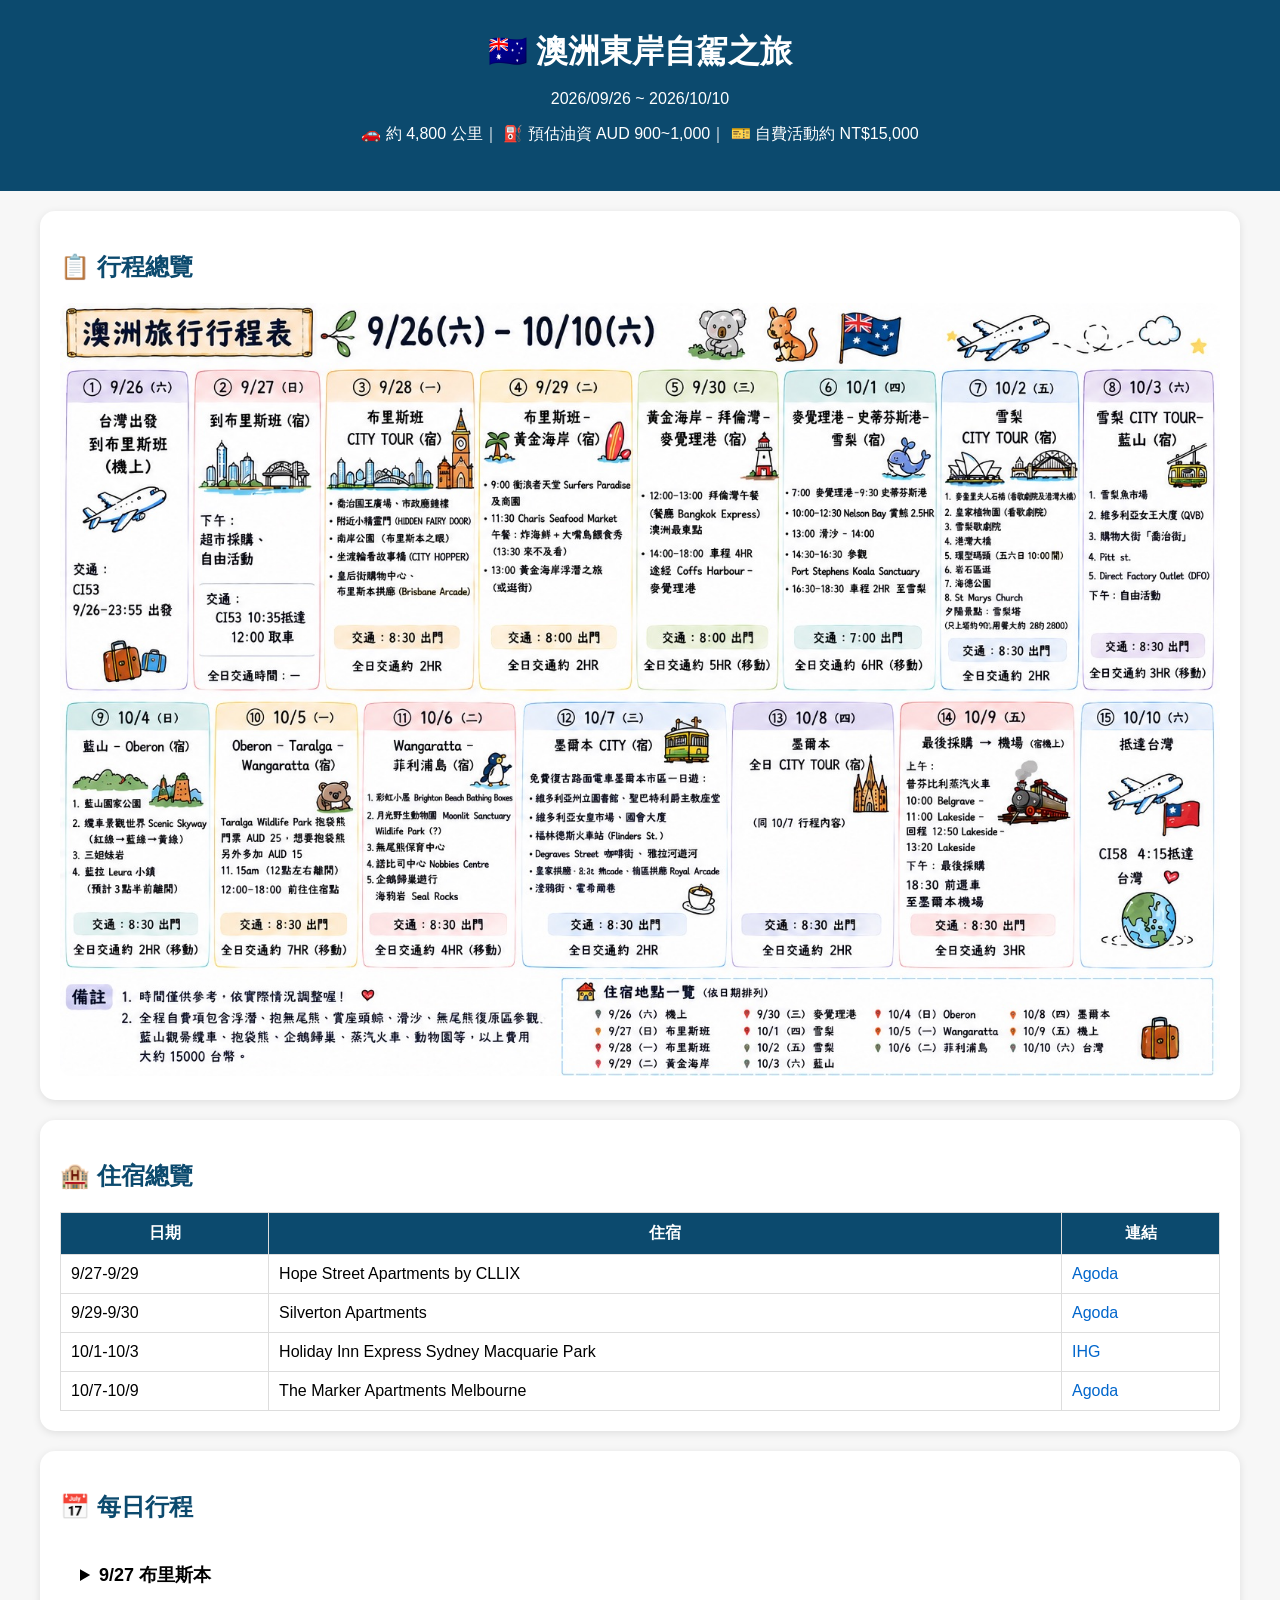
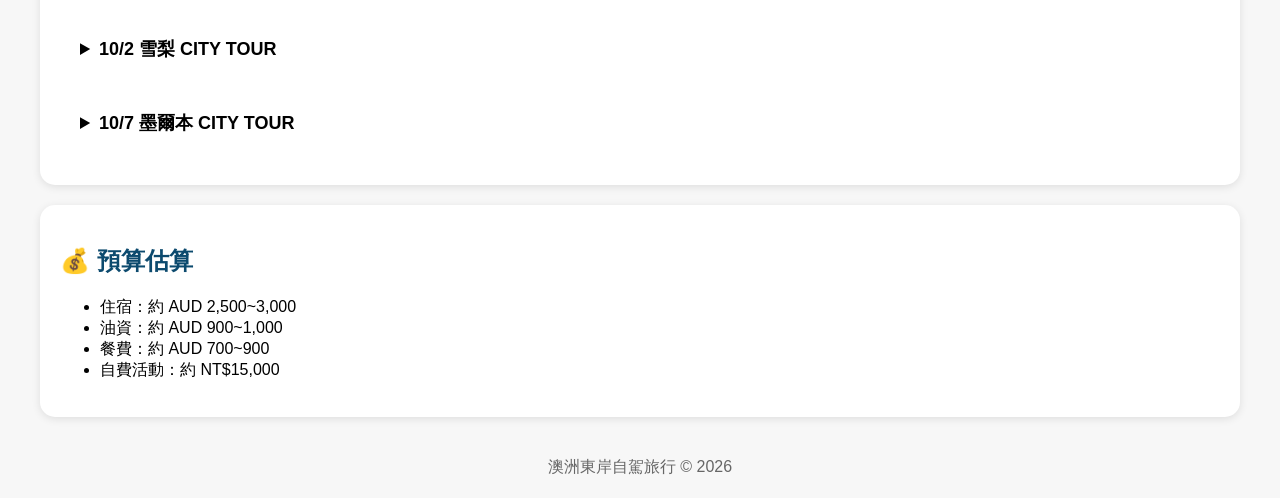
==== index.html @ d9786174 "Add files via upload" ====
<!DOCTYPE html>
<html lang="zh-TW">
<head>
<meta charset="UTF-8">
<meta name="viewport" content="width=device-width, initial-scale=1.0">

<title>澳洲東岸自駕之旅 2026</title>

<style>

body{
    font-family:"Microsoft JhengHei",sans-serif;
    background:#f7f7f7;
    margin:0;
    padding:0;
}

header{
    background:#0c4a6e;
    color:white;
    text-align:center;
    padding:30px;
}

header h1{
    margin:0;
}

.container{
    width:95%;
    max-width:1200px;
    margin:auto;
}

.card{
    background:white;
    border-radius:15px;
    padding:20px;
    margin:20px 0;
    box-shadow:0 2px 8px rgba(0,0,0,.1);
}

h2{
    color:#0c4a6e;
}

table{
    width:100%;
    border-collapse:collapse;
}

table th{
    background:#0c4a6e;
    color:white;
}

table th,table td{
    border:1px solid #ddd;
    padding:10px;
}

.hotel{
    background:#eef8ff;
    padding:10px;
    border-radius:10px;
    margin-top:10px;
}

a{
    color:#0066cc;
    text-decoration:none;
}

a:hover{
    text-decoration:underline;
}

summary{
    font-size:18px;
    font-weight:bold;
    cursor:pointer;
    padding:10px;
}

details{
    margin-bottom:10px;
    background:white;
    border-radius:10px;
    padding:10px;
}

footer{
    text-align:center;
    padding:20px;
    color:#666;
}

</style>
</head>

<body>

<header>
<h1>🇦🇺 澳洲東岸自駕之旅</h1>
<p>2026/09/26 ~ 2026/10/10</p>

<p>
🚗 約 4,800 公里｜
⛽ 預估油資 AUD 900~1,000｜
🎫 自費活動約 NT$15,000
</p>

</header>

<div class="container">

<div class="card">
<h2>📋 行程總覽</h2>

<img src="australia-itinerary.jpg"
style="width:100%;border-radius:12px;">
</div>

<div class="card">
<h2>🏨 住宿總覽</h2>

<table>

<tr>
<th>日期</th>
<th>住宿</th>
<th>連結</th>
</tr>

<tr>
<td>9/27-9/29</td>
<td>Hope Street Apartments by CLLIX</td>
<td>
<a href="https://www.agoda.com/zh-tw/brisbane-casino-tower-south-bank/hotel/brisbane-au.html" target="_blank">
Agoda
</a>
</td>
</tr>

<tr>
<td>9/29-9/30</td>
<td>Silverton Apartments</td>
<td>
<a href="https://www.agoda.com/zh-tw/silverton-apartments/hotel/gold-coast-au.html" target="_blank">
Agoda
</a>
</td>
</tr>

<tr>
<td>10/1-10/3</td>
<td>Holiday Inn Express Sydney Macquarie Park</td>
<td>
<a href="https://www.ihg.com/holidayinnexpress/hotels/us/en/sydney/sydmp/hoteldetail" target="_blank">
IHG
</a>
</td>
</tr>

<tr>
<td>10/7-10/9</td>
<td>The Marker Apartments Melbourne</td>
<td>
<a href="https://www.agoda.com/zh-tw/the-marker-apartments-melbourne/hotel/melbourne-au.html" target="_blank">
Agoda
</a>
</td>
</tr>

</table>

</div>

<div class="card">

<h2>📅 每日行程</h2>

<details>
<summary>9/27 布里斯本</summary>

<p>
下午：超市採購、自由活動
</p>

<p>
交通：CI53 10:35抵達，12:00取車
</p>

<div class="hotel">
🏨 Hope Street Apartments by CLLIX<br>

<a href="https://www.agoda.com/zh-tw/brisbane-casino-tower-south-bank/hotel/brisbane-au.html" target="_blank">
住宿連結
</a>

</div>

</details>

<details>
<summary>10/2 雪梨 CITY TOUR</summary>

<ul>
<li>Mrs Macquarie's Chair</li>
<li>皇家植物園</li>
<li>雪梨歌劇院</li>
<li>Circular Quay</li>
<li>港灣大橋</li>
<li>岩石區</li>
<li>St Mary's Cathedral</li>
<li>Sydney Tower</li>
</ul>

<div class="hotel">

🏨 Holiday Inn Express Sydney Macquarie Park

<br>

<a href="https://www.ihg.com/holidayinnexpress/hotels/us/en/sydney/sydmp/hoteldetail" target="_blank">
住宿連結
</a>

</div>

</details>

<details>
<summary>10/7 墨爾本 CITY TOUR</summary>

<ul>
<li>Queen Victoria Market</li>
<li>State Library</li>
<li>Flinders Street Station</li>
<li>Degraves Street</li>
<li>Hosier Lane</li>
<li>Royal Arcade</li>
<li>Block Arcade</li>
</ul>

<div class="hotel">

🏨 The Marker Apartments Melbourne

<br>

<a href="https://www.agoda.com/zh-tw/the-marker-apartments-melbourne/hotel/melbourne-au.html" target="_blank">
住宿連結
</a>

</div>

</details>

</div>

<div class="card">

<h2>💰 預算估算</h2>

<ul>
<li>住宿：約 AUD 2,500~3,000</li>
<li>油資：約 AUD 900~1,000</li>
<li>餐費：約 AUD 700~900</li>
<li>自費活動：約 NT$15,000</li>
</ul>

</div>

</div>

<footer>
澳洲東岸自駕旅行 © 2026
</footer>

</body>
</html>
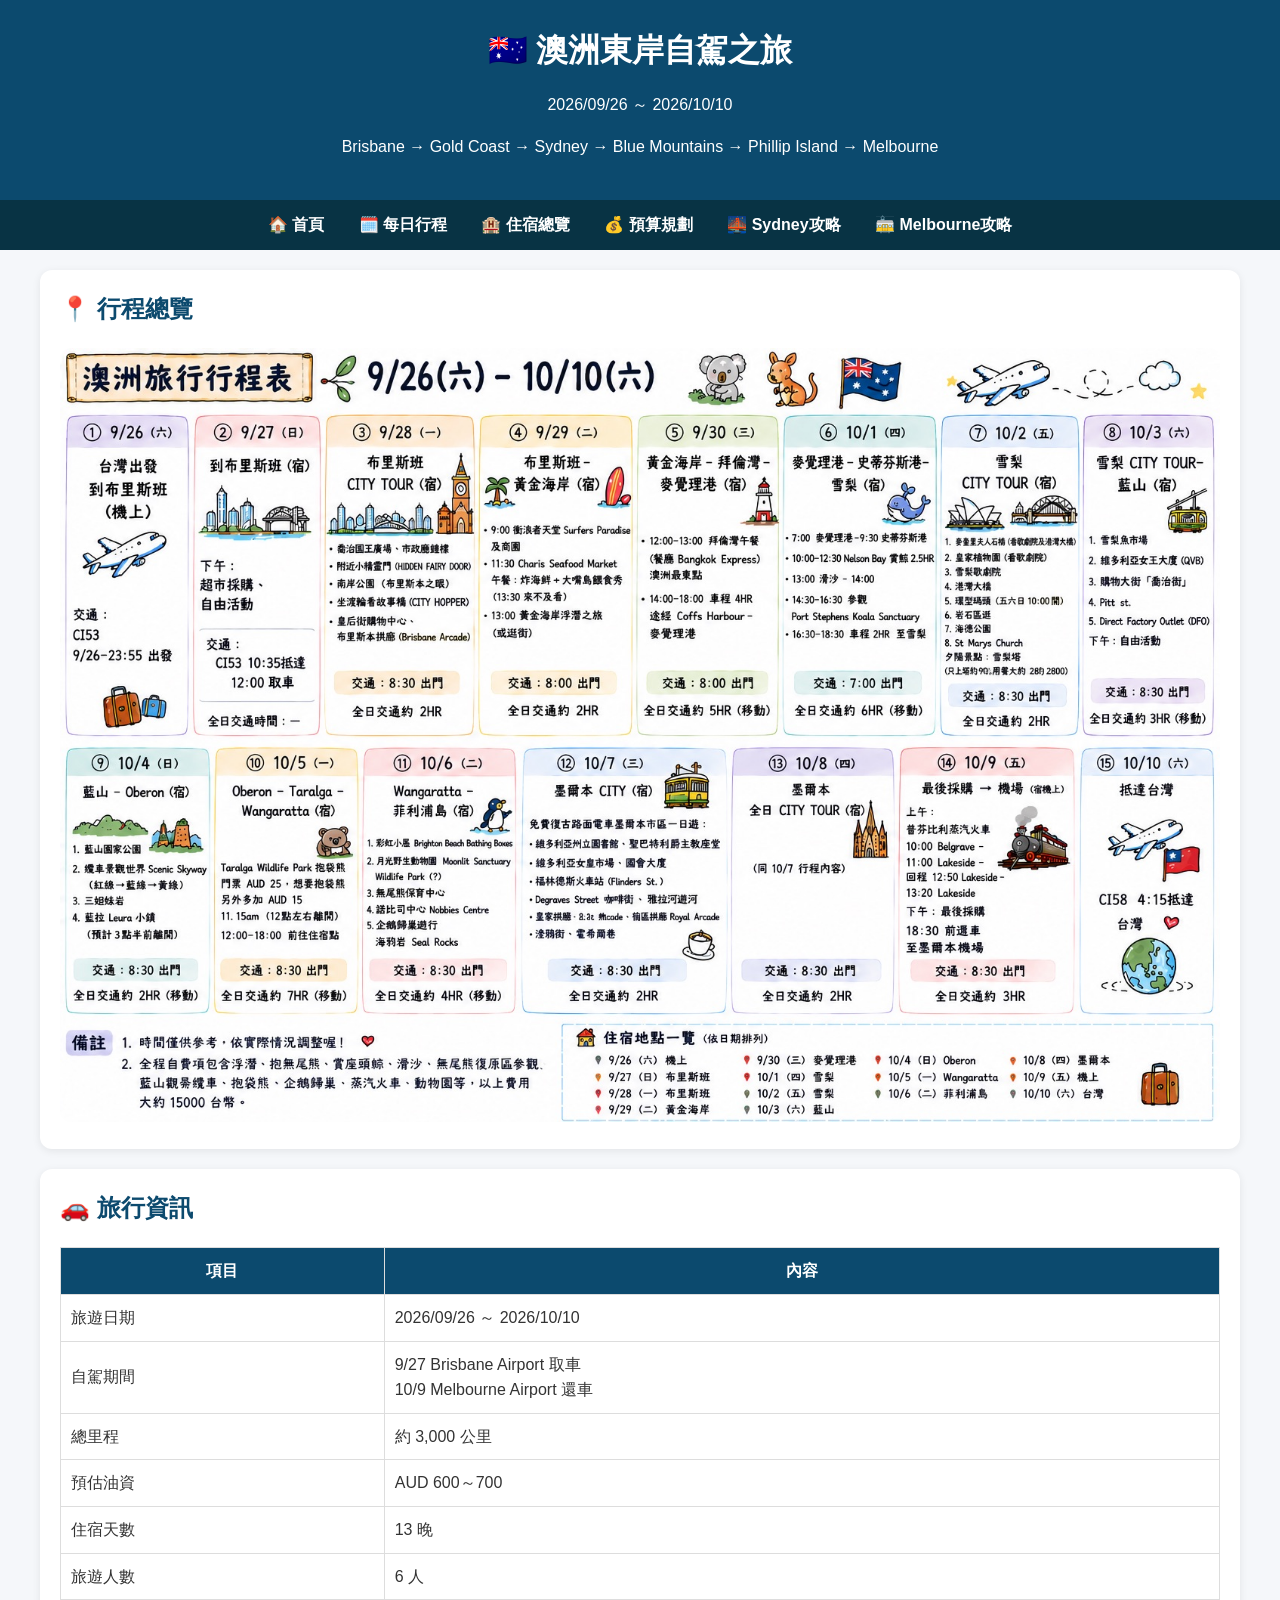
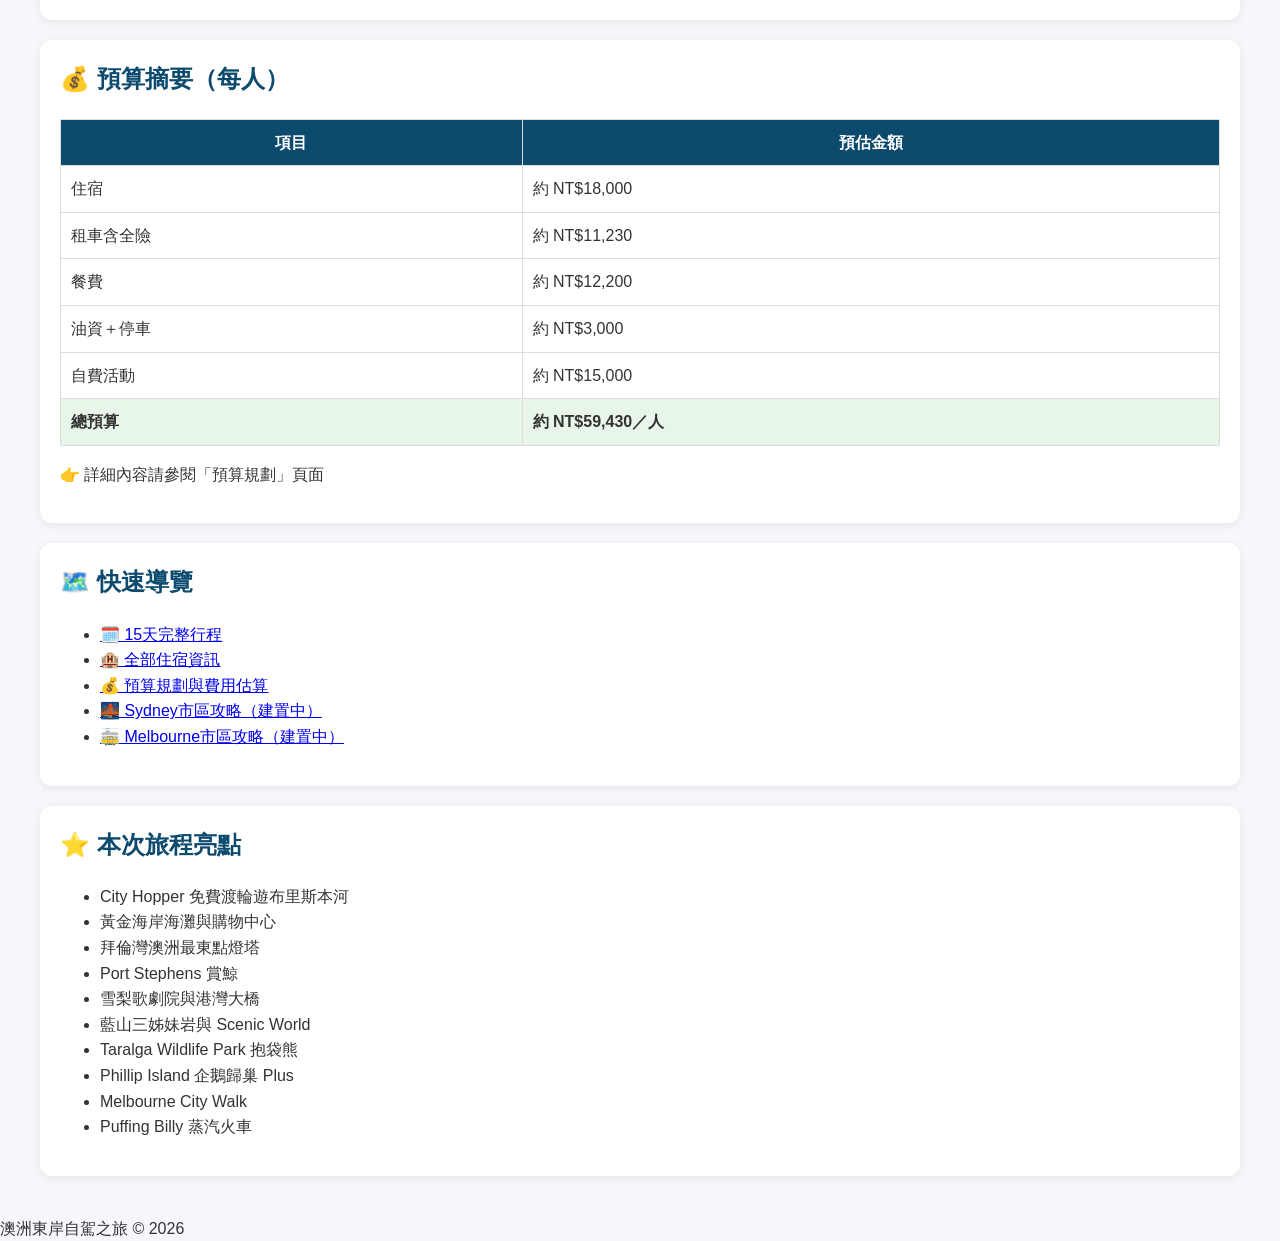
==== commit cee8fe46: "Update index.html" ====
--- a/index.html
+++ b/index.html
@@ -1,175 +1,85 @@
 <!DOCTYPE html>
+
 <html lang="zh-TW">
+
 <head>
 <meta charset="UTF-8">
 <meta name="viewport" content="width=device-width, initial-scale=1.0">
 
-<title>澳洲東岸自駕之旅 2026</title>
+<title>🇦🇺 澳洲東岸自駕之旅</title>
 
-<style>
+<link rel="stylesheet" href="css/style.css">
 
-body{
-    font-family:"Microsoft JhengHei",sans-serif;
-    background:#f7f7f7;
-    margin:0;
-    padding:0;
-}
-
-header{
-    background:#0c4a6e;
-    color:white;
-    text-align:center;
-    padding:30px;
-}
-
-header h1{
-    margin:0;
-}
-
-.container{
-    width:95%;
-    max-width:1200px;
-    margin:auto;
-}
-
-.card{
-    background:white;
-    border-radius:15px;
-    padding:20px;
-    margin:20px 0;
-    box-shadow:0 2px 8px rgba(0,0,0,.1);
-}
-
-h2{
-    color:#0c4a6e;
-}
-
-table{
-    width:100%;
-    border-collapse:collapse;
-}
-
-table th{
-    background:#0c4a6e;
-    color:white;
-}
-
-table th,table td{
-    border:1px solid #ddd;
-    padding:10px;
-}
-
-.hotel{
-    background:#eef8ff;
-    padding:10px;
-    border-radius:10px;
-    margin-top:10px;
-}
-
-a{
-    color:#0066cc;
-    text-decoration:none;
-}
-
-a:hover{
-    text-decoration:underline;
-}
-
-summary{
-    font-size:18px;
-    font-weight:bold;
-    cursor:pointer;
-    padding:10px;
-}
-
-details{
-    margin-bottom:10px;
-    background:white;
-    border-radius:10px;
-    padding:10px;
-}
-
-footer{
-    text-align:center;
-    padding:20px;
-    color:#666;
-}
-
-</style>
 </head>
 
 <body>
 
 <header>
 <h1>🇦🇺 澳洲東岸自駕之旅</h1>
-<p>2026/09/26 ~ 2026/10/10</p>
+<p>2026/09/26 ～ 2026/10/10</p>
+<p>Brisbane → Gold Coast → Sydney → Blue Mountains → Phillip Island → Melbourne</p>
+</header>
 
-<p>
-🚗 約 4,800 公里｜
-⛽ 預估油資 AUD 900~1,000｜
-🎫 自費活動約 NT$15,000
-</p>
-
-</header>
+<nav>
+<a href="index.html">🏠 首頁</a>
+<a href="itinerary.html">🗓️ 每日行程</a>
+<a href="hotels.html">🏨 住宿總覽</a>
+<a href="budget.html">💰 預算規劃</a>
+<a href="sydney.html">🌉 Sydney攻略</a>
+<a href="melbourne.html">🚋 Melbourne攻略</a>
+</nav>
 
 <div class="container">
 
 <div class="card">
-<h2>📋 行程總覽</h2>
+
+<h2>📍 行程總覽</h2>
 
 <img src="australia-itinerary.jpg"
+alt="澳洲東岸自駕之旅"
 style="width:100%;border-radius:12px;">
+
 </div>
 
 <div class="card">
-<h2>🏨 住宿總覽</h2>
+
+<h2>🚗 旅行資訊</h2>
 
 <table>
 
 <tr>
-<th>日期</th>
-<th>住宿</th>
-<th>連結</th>
+<th>項目</th>
+<th>內容</th>
 </tr>
 
 <tr>
-<td>9/27-9/29</td>
-<td>Hope Street Apartments by CLLIX</td>
-<td>
-<a href="https://www.agoda.com/zh-tw/brisbane-casino-tower-south-bank/hotel/brisbane-au.html" target="_blank">
-Agoda
-</a>
-</td>
+<td>旅遊日期</td>
+<td>2026/09/26 ～ 2026/10/10</td>
 </tr>
 
 <tr>
-<td>9/29-9/30</td>
-<td>Silverton Apartments</td>
-<td>
-<a href="https://www.agoda.com/zh-tw/silverton-apartments/hotel/gold-coast-au.html" target="_blank">
-Agoda
-</a>
-</td>
+<td>自駕期間</td>
+<td>9/27 Brisbane Airport 取車<br>10/9 Melbourne Airport 還車</td>
 </tr>
 
 <tr>
-<td>10/1-10/3</td>
-<td>Holiday Inn Express Sydney Macquarie Park</td>
-<td>
-<a href="https://www.ihg.com/holidayinnexpress/hotels/us/en/sydney/sydmp/hoteldetail" target="_blank">
-IHG
-</a>
-</td>
+<td>總里程</td>
+<td>約 3,000 公里</td>
 </tr>
 
 <tr>
-<td>10/7-10/9</td>
-<td>The Marker Apartments Melbourne</td>
-<td>
-<a href="https://www.agoda.com/zh-tw/the-marker-apartments-melbourne/hotel/melbourne-au.html" target="_blank">
-Agoda
-</a>
-</td>
+<td>預估油資</td>
+<td>AUD 600～700</td>
+</tr>
+
+<tr>
+<td>住宿天數</td>
+<td>13 晚</td>
+</tr>
+
+<tr>
+<td>旅遊人數</td>
+<td>6 人</td>
 </tr>
 
 </table>
@@ -178,96 +88,82 @@
 
 <div class="card">
 
-<h2>📅 每日行程</h2>
+<h2>💰 預算摘要（每人）</h2>
 
-<details>
-<summary>9/27 布里斯本</summary>
+<table>
+
+<tr>
+<th>項目</th>
+<th>預估金額</th>
+</tr>
+
+<tr>
+<td>住宿</td>
+<td>約 NT$18,000</td>
+</tr>
+
+<tr>
+<td>租車含全險</td>
+<td>約 NT$11,230</td>
+</tr>
+
+<tr>
+<td>餐費</td>
+<td>約 NT$12,200</td>
+</tr>
+
+<tr>
+<td>油資＋停車</td>
+<td>約 NT$3,000</td>
+</tr>
+
+<tr>
+<td>自費活動</td>
+<td>約 NT$15,000</td>
+</tr>
+
+<tr style="background:#e8f5e9;font-weight:bold;">
+<td>總預算</td>
+<td>約 NT$59,430／人</td>
+</tr>
+
+</table>
 
 <p>
-下午：超市採購、自由活動
+👉 詳細內容請參閱「預算規劃」頁面
 </p>
-
-<p>
-交通：CI53 10:35抵達，12:00取車
-</p>
-
-<div class="hotel">
-🏨 Hope Street Apartments by CLLIX<br>
-
-<a href="https://www.agoda.com/zh-tw/brisbane-casino-tower-south-bank/hotel/brisbane-au.html" target="_blank">
-住宿連結
-</a>
-
-</div>
-
-</details>
-
-<details>
-<summary>10/2 雪梨 CITY TOUR</summary>
-
-<ul>
-<li>Mrs Macquarie's Chair</li>
-<li>皇家植物園</li>
-<li>雪梨歌劇院</li>
-<li>Circular Quay</li>
-<li>港灣大橋</li>
-<li>岩石區</li>
-<li>St Mary's Cathedral</li>
-<li>Sydney Tower</li>
-</ul>
-
-<div class="hotel">
-
-🏨 Holiday Inn Express Sydney Macquarie Park
-
-<br>
-
-<a href="https://www.ihg.com/holidayinnexpress/hotels/us/en/sydney/sydmp/hoteldetail" target="_blank">
-住宿連結
-</a>
-
-</div>
-
-</details>
-
-<details>
-<summary>10/7 墨爾本 CITY TOUR</summary>
-
-<ul>
-<li>Queen Victoria Market</li>
-<li>State Library</li>
-<li>Flinders Street Station</li>
-<li>Degraves Street</li>
-<li>Hosier Lane</li>
-<li>Royal Arcade</li>
-<li>Block Arcade</li>
-</ul>
-
-<div class="hotel">
-
-🏨 The Marker Apartments Melbourne
-
-<br>
-
-<a href="https://www.agoda.com/zh-tw/the-marker-apartments-melbourne/hotel/melbourne-au.html" target="_blank">
-住宿連結
-</a>
-
-</div>
-
-</details>
 
 </div>
 
 <div class="card">
 
-<h2>💰 預算估算</h2>
+<h2>🗺️ 快速導覽</h2>
 
 <ul>
-<li>住宿：約 AUD 2,500~3,000</li>
-<li>油資：約 AUD 900~1,000</li>
-<li>餐費：約 AUD 700~900</li>
-<li>自費活動：約 NT$15,000</li>
+<li><a href="itinerary.html">🗓️ 15天完整行程</a></li>
+<li><a href="hotels.html">🏨 全部住宿資訊</a></li>
+<li><a href="budget.html">💰 預算規劃與費用估算</a></li>
+<li><a href="sydney.html">🌉 Sydney市區攻略（建置中）</a></li>
+<li><a href="melbourne.html">🚋 Melbourne市區攻略（建置中）</a></li>
+</ul>
+
+</div>
+
+<div class="card">
+
+<h2>⭐ 本次旅程亮點</h2>
+
+<ul>
+<li>City Hopper 免費渡輪遊布里斯本河</li>
+<li>黃金海岸海灘與購物中心</li>
+<li>拜倫灣澳洲最東點燈塔</li>
+<li>Port Stephens 賞鯨</li>
+<li>雪梨歌劇院與港灣大橋</li>
+<li>藍山三姊妹岩與 Scenic World</li>
+<li>Taralga Wildlife Park 抱袋熊</li>
+<li>Phillip Island 企鵝歸巢 Plus</li>
+<li>Melbourne City Walk</li>
+<li>Puffing Billy 蒸汽火車</li>
 </ul>
 
 </div>
@@ -275,8 +171,9 @@
 </div>
 
 <footer>
-澳洲東岸自駕旅行 © 2026
+澳洲東岸自駕之旅 © 2026
 </footer>
 
 </body>
-</html>+
+</html>
--- a/css/style.css
+++ b/css/style.css
@@ -0,0 +1,121 @@
+body{
+font-family:"Microsoft JhengHei","Noto Sans TC",Arial,sans-serif;
+background:#f5f7fa;
+margin:0;
+padding:0;
+color:#333;
+line-height:1.6;
+}
+
+header{
+background:#0c4a6e;
+color:white;
+text-align:center;
+padding:25px;
+}
+
+header h1{
+margin:0;
+font-size:2rem;
+}
+
+.container{
+max-width:1200px;
+margin:auto;
+padding:20px;
+}
+
+.card{
+background:white;
+border-radius:12px;
+padding:20px;
+margin-bottom:20px;
+box-shadow:0 2px 8px rgba(0,0,0,.08);
+}
+
+.card h2{
+color:#0c4a6e;
+margin-top:0;
+}
+
+nav{
+background:#083344;
+padding:12px;
+text-align:center;
+}
+
+nav a{
+color:white;
+text-decoration:none;
+margin:0 15px;
+font-weight:bold;
+}
+
+nav a:hover{
+text-decoration:underline;
+}
+
+table{
+width:100%;
+border-collapse:collapse;
+}
+
+table th{
+background:#0c4a6e;
+color:white;
+}
+
+table th,
+table td{
+border:1px solid #ddd;
+padding:10px;
+}
+
+.hotel-card{
+background:#eef8ff;
+border-left:5px solid #0284c7;
+padding:15px;
+margin-bottom:15px;
+border-radius:8px;
+}
+
+.btn{
+display:inline-block;
+background:#0284c7;
+color:white;
+padding:8px 15px;
+border-radius:6px;
+text-decoration:none;
+margin-top:8px;
+}
+
+.btn:hover
+
+footer{
+text-align:center;
+padding:20px;
+color:#666;
+}
+
+@media (max-width:768px){
+
+```
+header h1{
+    font-size:1.5rem;
+}
+
+nav a{
+    display:block;
+    margin:10px 0;
+}
+
+.container{
+    padding:10px;
+}
+
+.card{
+    padding:15px;
+}
+```
+
+}
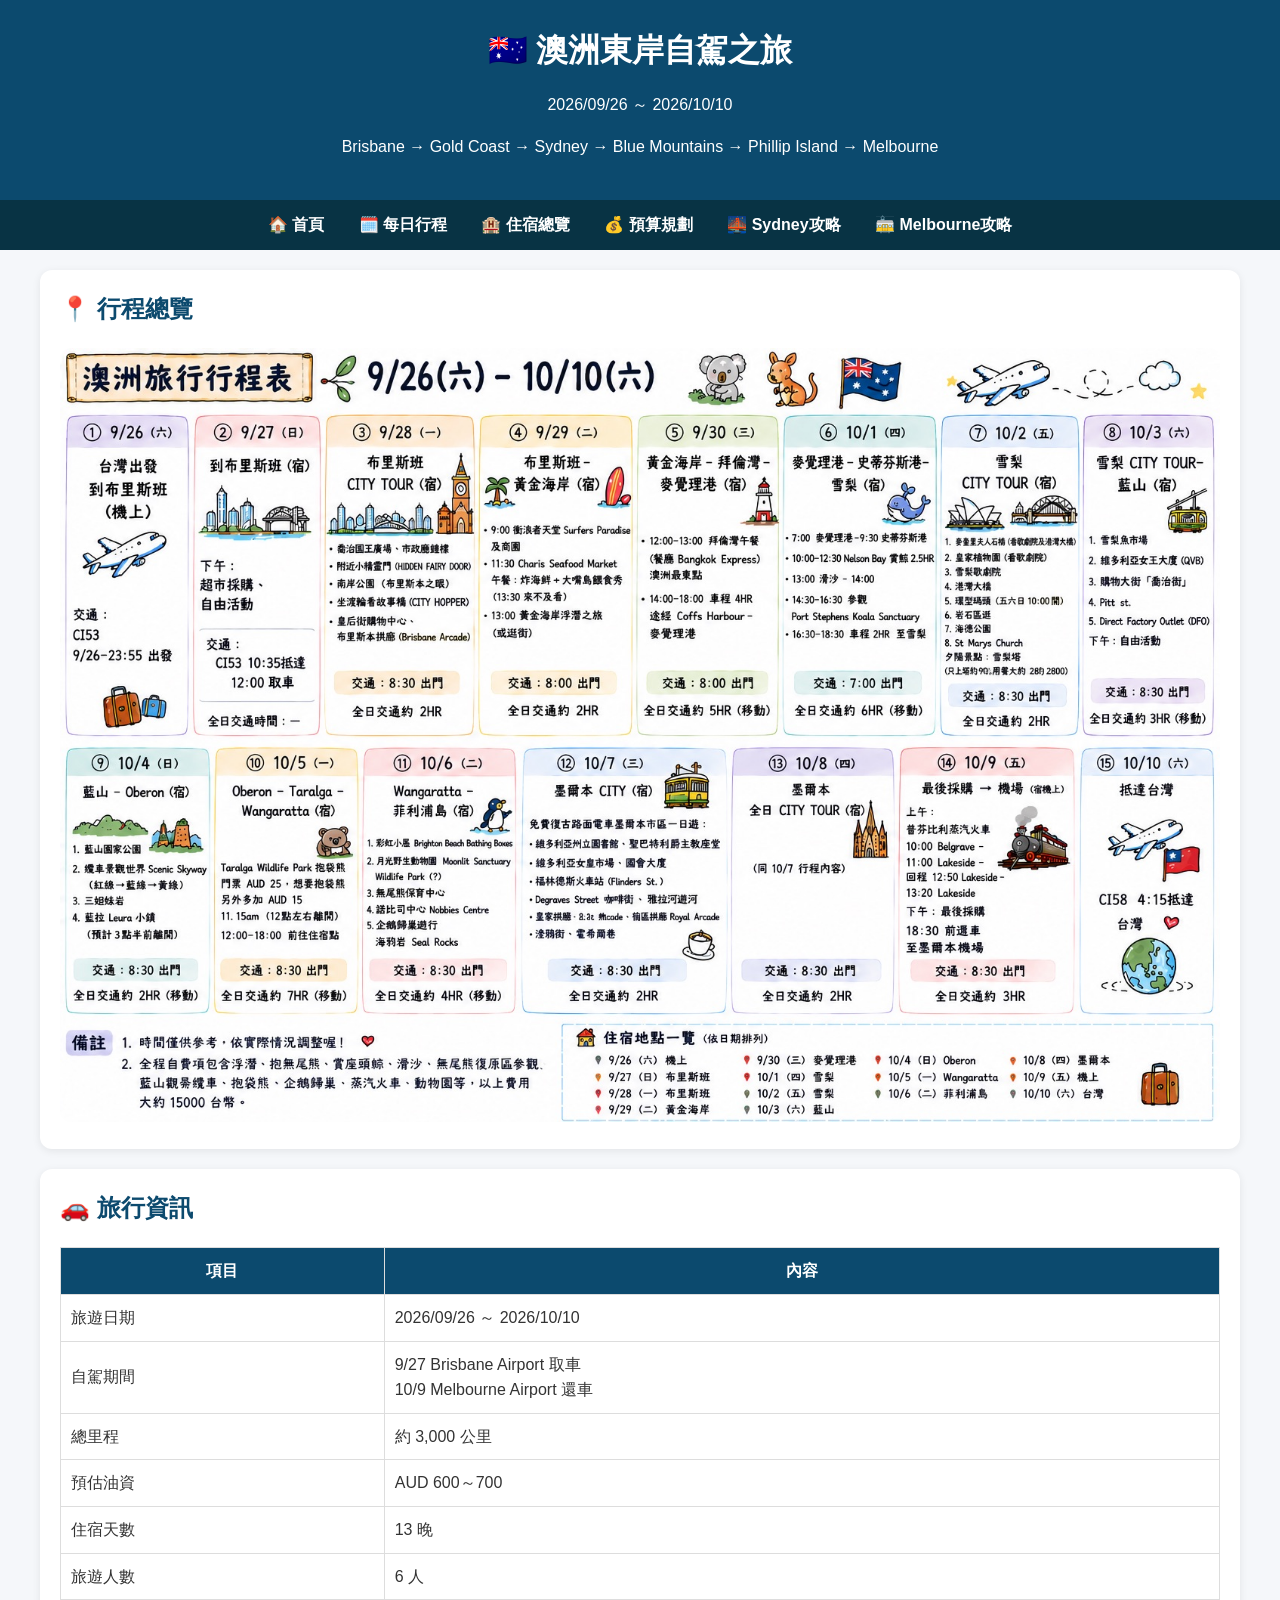
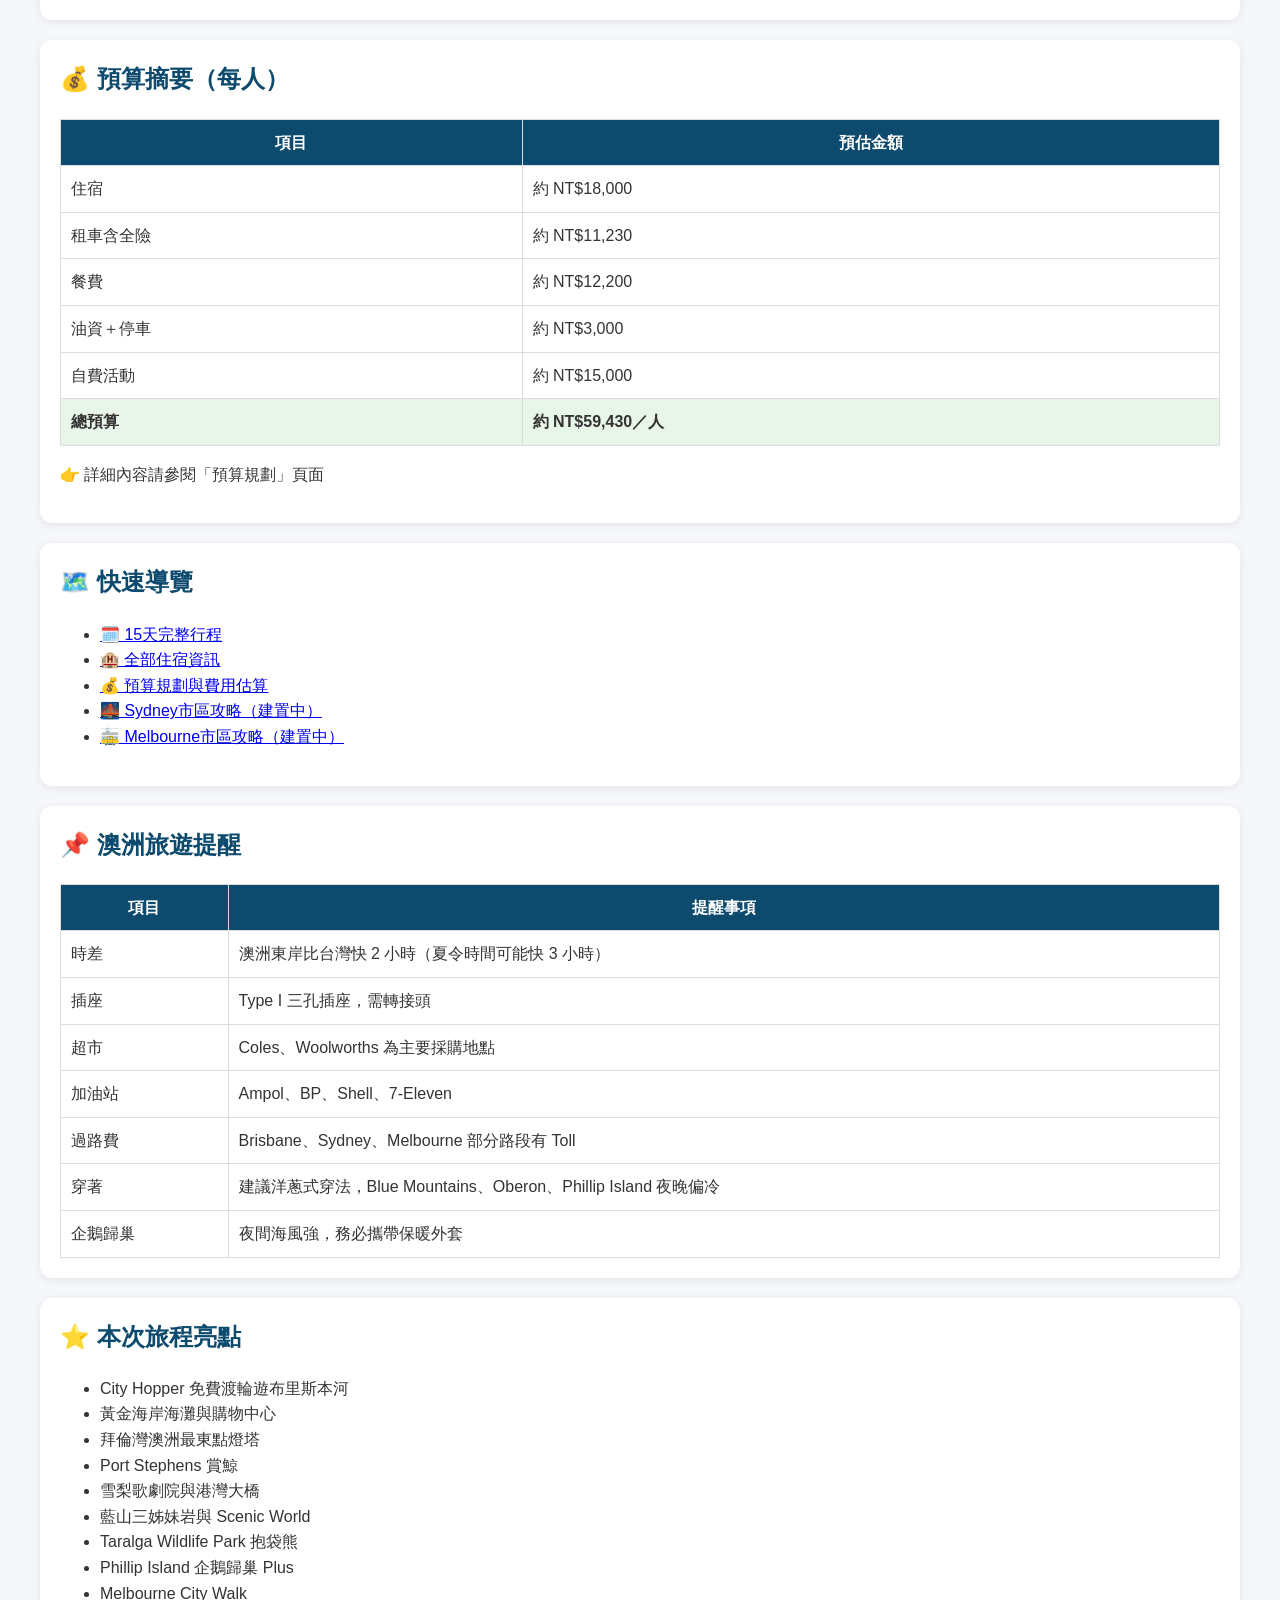
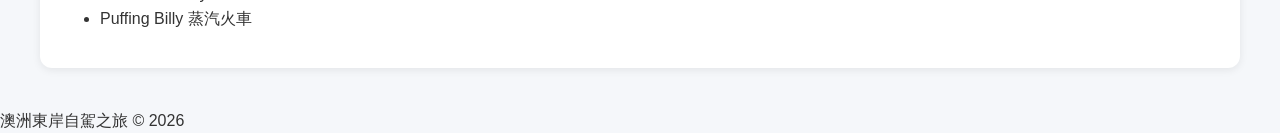
==== commit d85ba033: "Update index.html" ====
--- a/index.html
+++ b/index.html
@@ -148,7 +148,56 @@
 </ul>
 
 </div>
-
+<div class="card">
+
+<h2>📌 澳洲旅遊提醒</h2>
+
+<table>
+
+<tr>
+<th>項目</th>
+<th>提醒事項</th>
+</tr>
+
+<tr>
+<td>時差</td>
+<td>澳洲東岸比台灣快 2 小時（夏令時間可能快 3 小時）</td>
+</tr>
+
+<tr>
+<td>插座</td>
+<td>Type I 三孔插座，需轉接頭</td>
+</tr>
+
+<tr>
+<td>超市</td>
+<td>Coles、Woolworths 為主要採購地點</td>
+</tr>
+
+<tr>
+<td>加油站</td>
+<td>Ampol、BP、Shell、7-Eleven</td>
+</tr>
+
+<tr>
+<td>過路費</td>
+<td>Brisbane、Sydney、Melbourne 部分路段有 Toll</td>
+</tr>
+
+<tr>
+<td>穿著</td>
+<td>建議洋蔥式穿法，Blue Mountains、Oberon、Phillip Island 夜晚偏冷</td>
+</tr>
+
+<tr>
+<td>企鵝歸巢</td>
+<td>夜間海風強，務必攜帶保暖外套</td>
+</tr>
+
+</table>
+
+</div>
+  
 <div class="card">
 
 <h2>⭐ 本次旅程亮點</h2>
